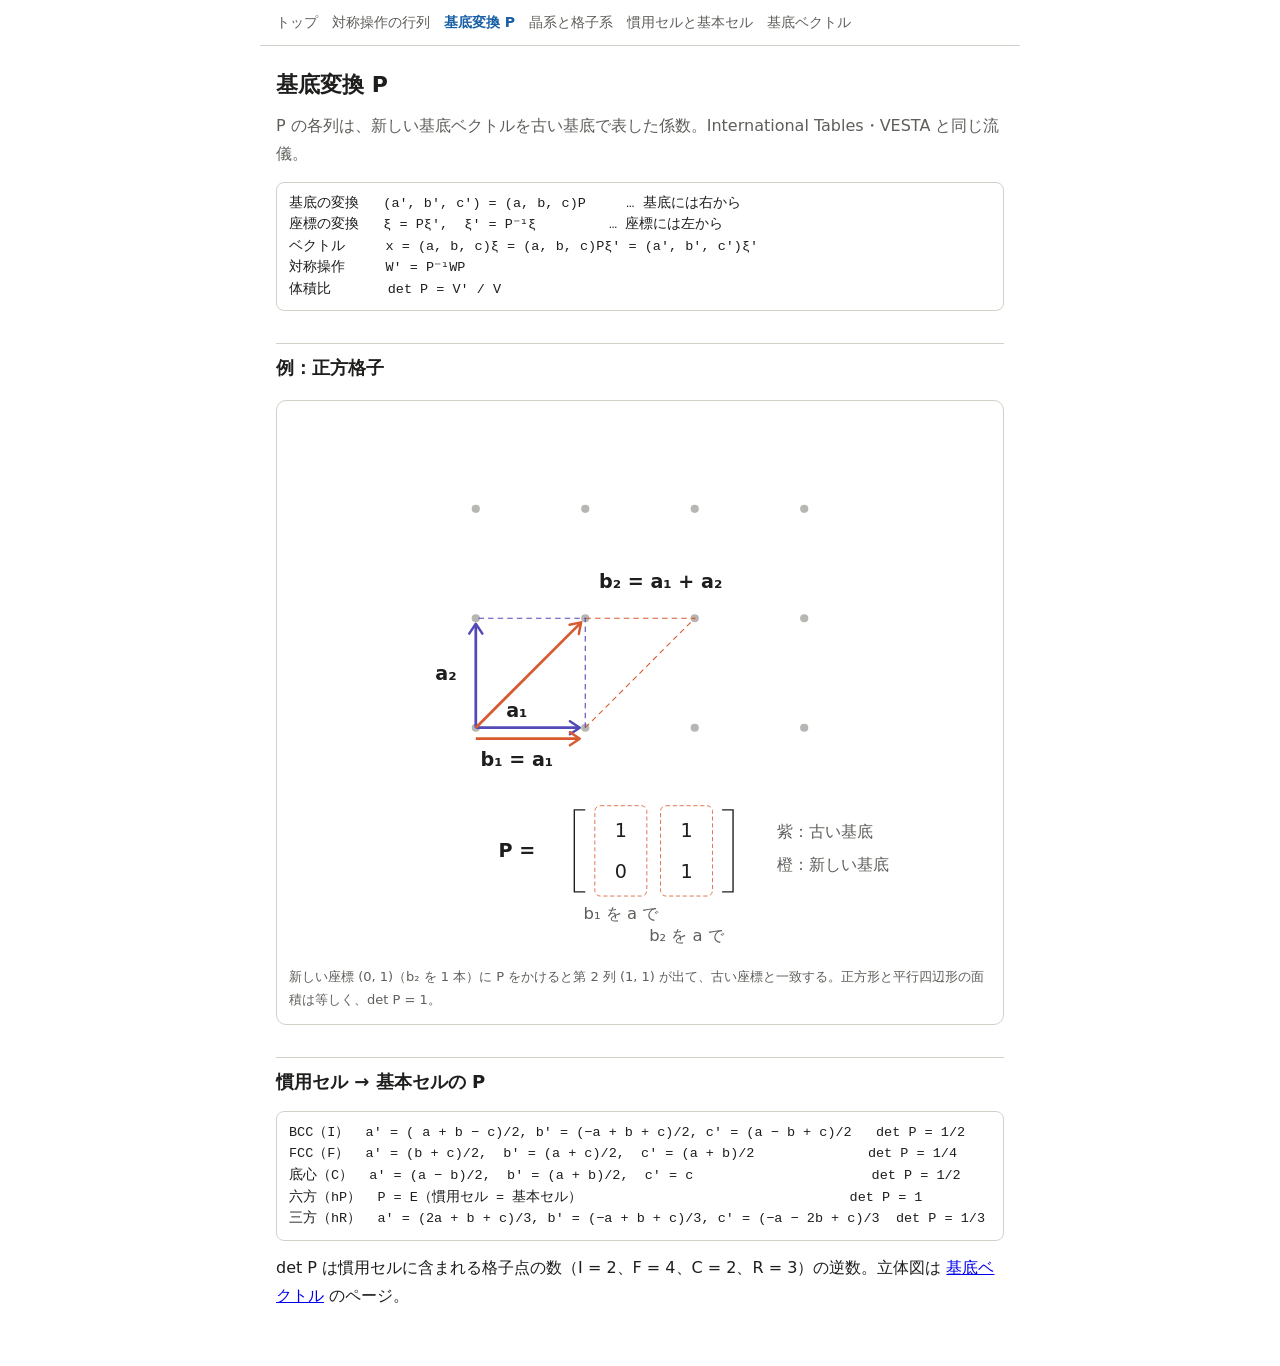
==== basis-change.html @ 681964ba "教材サイトの初版を追加 対称操作の行列、基底変換P、晶系と格子系、慣用セルと基本セル（立体図）、 基底ベクトル（立体図）の6ページと共通CSS。ページ生成スクリプトと図の元データは src/ に置く。" ====
<!DOCTYPE html>
<html lang="ja"><head><meta charset="utf-8"><meta name="viewport" content="width=device-width, initial-scale=1">
<title>基底変換 P｜結晶の対称性と格子</title><link rel="stylesheet" href="style.css"></head>
<body><nav class="top"><a href="index.html">トップ</a><a href="symmetry-matrices.html">対称操作の行列</a><a href="basis-change.html" class="cur">基底変換 P</a><a href="crystal-systems.html">晶系と格子系</a><a href="cells.html">慣用セルと基本セル</a><a href="basis-vectors.html">基底ベクトル</a></nav><main><h1>基底変換 P</h1>
<p class="lead">P の各列は、新しい基底ベクトルを古い基底で表した係数。International Tables・VESTA と同じ流儀。</p>
<pre>基底の変換   (a′, b′, c′) = (a, b, c)P     … 基底には右から
座標の変換   ξ = Pξ′,  ξ′ = P⁻¹ξ         … 座標には左から
ベクトル     x = (a, b, c)ξ = (a, b, c)Pξ′ = (a′, b′, c′)ξ′
対称操作     W′ = P⁻¹WP
体積比       det P = V′ / V</pre>
<h2>例：正方格子</h2>
<figure><svg viewBox="0 0 380 400" role="img" aria-label="基底変換行列Pの意味"><defs><marker id="pP" viewBox="0 0 10 10" refX="8" refY="5" markerWidth="6" markerHeight="6" orient="auto-start-reverse"><path d="M2 1L8 5L2 9" fill="none" stroke="#534AB7" stroke-width="1.5" stroke-linecap="round" stroke-linejoin="round"/></marker><marker id="pC" viewBox="0 0 10 10" refX="8" refY="5" markerWidth="6" markerHeight="6" orient="auto-start-reverse"><path d="M2 1L8 5L2 9" fill="none" stroke="#D85A30" stroke-width="1.5" stroke-linecap="round" stroke-linejoin="round"/></marker></defs>
<g fill="var(--t)" opacity="0.6"><circle cx="70" cy="230" r="3"/><circle cx="70" cy="150" r="3"/><circle cx="70" cy="70" r="3"/><circle cx="150" cy="230" r="3"/><circle cx="150" cy="150" r="3"/><circle cx="150" cy="70" r="3"/><circle cx="230" cy="230" r="3"/><circle cx="230" cy="150" r="3"/><circle cx="230" cy="70" r="3"/><circle cx="310" cy="230" r="3"/><circle cx="310" cy="150" r="3"/><circle cx="310" cy="70" r="3"/></g>
<path d="M150 230 L230 150 L150 150" fill="none" stroke="#D85A30" stroke-width="0.8" stroke-dasharray="4 3"/>
<path d="M150 230 L150 150 L70 150" fill="none" stroke="#534AB7" stroke-width="0.8" stroke-dasharray="4 3"/>
<line x1="70" y1="230" x2="146" y2="230" stroke="#534AB7" stroke-width="2" marker-end="url(#pP)"/>
<line x1="70" y1="230" x2="70" y2="154" stroke="#534AB7" stroke-width="2" marker-end="url(#pP)"/>
<line x1="70" y1="238" x2="146" y2="238" stroke="#D85A30" stroke-width="2" marker-end="url(#pC)"/>
<line x1="70" y1="230" x2="147" y2="153" stroke="#D85A30" stroke-width="2" marker-end="url(#pC)"/>
<text class="th" x="100" y="222" text-anchor="middle">a₁</text><text class="th" x="100" y="258" text-anchor="middle">b₁ = a₁</text><text class="th" x="56" y="195" text-anchor="end">a₂</text><text class="th" x="160" y="128">b₂ = a₁ + a₂</text>
<text class="th" x="100" y="320" text-anchor="middle" dominant-baseline="central">P =</text>
<path d="M150 290 L142 290 L142 350 L150 350" fill="none" stroke="var(--p)" stroke-width="1"/><path d="M250 290 L258 290 L258 350 L250 350" fill="none" stroke="var(--p)" stroke-width="1"/>
<rect x="157" y="287" width="38" height="66" rx="4" fill="none" stroke="#D85A30" stroke-width="0.6" stroke-dasharray="3 2"/><rect x="205" y="287" width="38" height="66" rx="4" fill="none" stroke="#D85A30" stroke-width="0.6" stroke-dasharray="3 2"/>
<text class="t" x="176" y="305" text-anchor="middle" dominant-baseline="central">1</text><text class="t" x="176" y="335" text-anchor="middle" dominant-baseline="central">0</text><text class="t" x="224" y="305" text-anchor="middle" dominant-baseline="central">1</text><text class="t" x="224" y="335" text-anchor="middle" dominant-baseline="central">1</text>
<text class="ts" x="176" y="370" text-anchor="middle">b₁ を a で</text><text class="ts" x="224" y="386" text-anchor="middle">b₂ を a で</text>
<text class="ts" x="290" y="310">紫：古い基底</text><text class="ts" x="290" y="334">橙：新しい基底</text></svg><figcaption>新しい座標 (0, 1)（b₂ を 1 本）に P をかけると第 2 列 (1, 1) が出て、古い座標と一致する。正方形と平行四辺形の面積は等しく、det P = 1。</figcaption></figure>
<h2>慣用セル → 基本セルの P</h2>
<pre>BCC（I）  a′ = ( a + b − c)/2, b′ = (−a + b + c)/2, c′ = (a − b + c)/2   det P = 1/2
FCC（F）  a′ = (b + c)/2,  b′ = (a + c)/2,  c′ = (a + b)/2              det P = 1/4
底心（C）  a′ = (a − b)/2,  b′ = (a + b)/2,  c′ = c                      det P = 1/2
六方（hP）  P = E（慣用セル = 基本セル）                                 det P = 1
三方（hR）  a′ = (2a + b + c)/3, b′ = (−a + b + c)/3, c′ = (−a − 2b + c)/3  det P = 1/3</pre>
<p>det P は慣用セルに含まれる格子点の数（I = 2、F = 4、C = 2、R = 3）の逆数。立体図は <a href="basis-vectors.html">基底ベクトル</a> のページ。</p></main></body></html>
---- style.css ----
:root{--bg:#ffffff;--fg:#1f1e1d;--sub:#5f5e5a;--mute:#888780;--line:#d3d1c7;--btn:#f1efe8;--acc:#185FA5;--p:#1f1e1d;--s:#5f5e5a;--t:#888780}
@media (prefers-color-scheme: dark){:root{--bg:#1f1e1d;--fg:#f1efe8;--sub:#b4b2a9;--mute:#888780;--line:#444441;--btn:#2c2c2a;--acc:#85B7EB;--p:#f1efe8;--s:#b4b2a9;--t:#888780}}
*{box-sizing:border-box}
body{margin:0;background:var(--bg);color:var(--fg);font-family:"Hiragino Sans","Noto Sans JP",system-ui,sans-serif;line-height:1.75}
nav.top{border-bottom:1px solid var(--line);padding:10px 16px;font-size:14px;display:flex;flex-wrap:wrap;gap:4px 14px;max-width:760px;margin:0 auto}
nav.top a{color:var(--sub);text-decoration:none}
nav.top a.cur{color:var(--acc);font-weight:600}
main{max-width:760px;margin:0 auto;padding:20px 16px 48px}
h1{font-size:22px;font-weight:600;margin:0 0 6px}
h2{font-size:18px;font-weight:600;margin:32px 0 8px;padding-top:8px;border-top:1px solid var(--line)}
p{margin:8px 0}
.lead{color:var(--sub)}
figure{margin:16px 0;padding:12px;border:1px solid var(--line);border-radius:10px}
figure svg{display:block;width:100%;max-width:520px;margin:0 auto}
figcaption{font-size:13px;color:var(--sub);margin-top:6px}
pre{font-family:ui-monospace,Menlo,Consolas,monospace;font-size:13.5px;line-height:1.6;padding:10px 12px;border:1px solid var(--line);border-radius:8px;overflow-x:auto}
table{border-collapse:collapse;font-size:14px;margin:10px 0;width:100%}
th,td{border:1px solid var(--line);padding:6px 8px;text-align:left;vertical-align:top}
th{background:var(--btn)}
ul.cards{list-style:none;padding:0;display:grid;gap:10px}
ul.cards a{display:block;padding:12px 14px;border:1px solid var(--line);border-radius:10px;text-decoration:none;color:var(--fg)}
ul.cards a b{display:block;color:var(--acc)}
ul.cards a span{font-size:14px;color:var(--sub)}
/* SVG figure classes */
svg .t{font-size:14px;fill:var(--fg)}
svg .th{font-size:14px;font-weight:600;fill:var(--fg)}
svg .ts{font-size:12px;fill:var(--sub)}
svg .c-coral>circle,svg circle.c-coral{fill:#F0997B;stroke:#993C1D;stroke-width:.6}
svg .c-gray>circle,svg circle.c-gray{fill:#D3D1C7;stroke:#5F5E5A;stroke-width:.6}
table.cls td:nth-child(-n+3),table.cls th:nth-child(-n+3){white-space:nowrap}
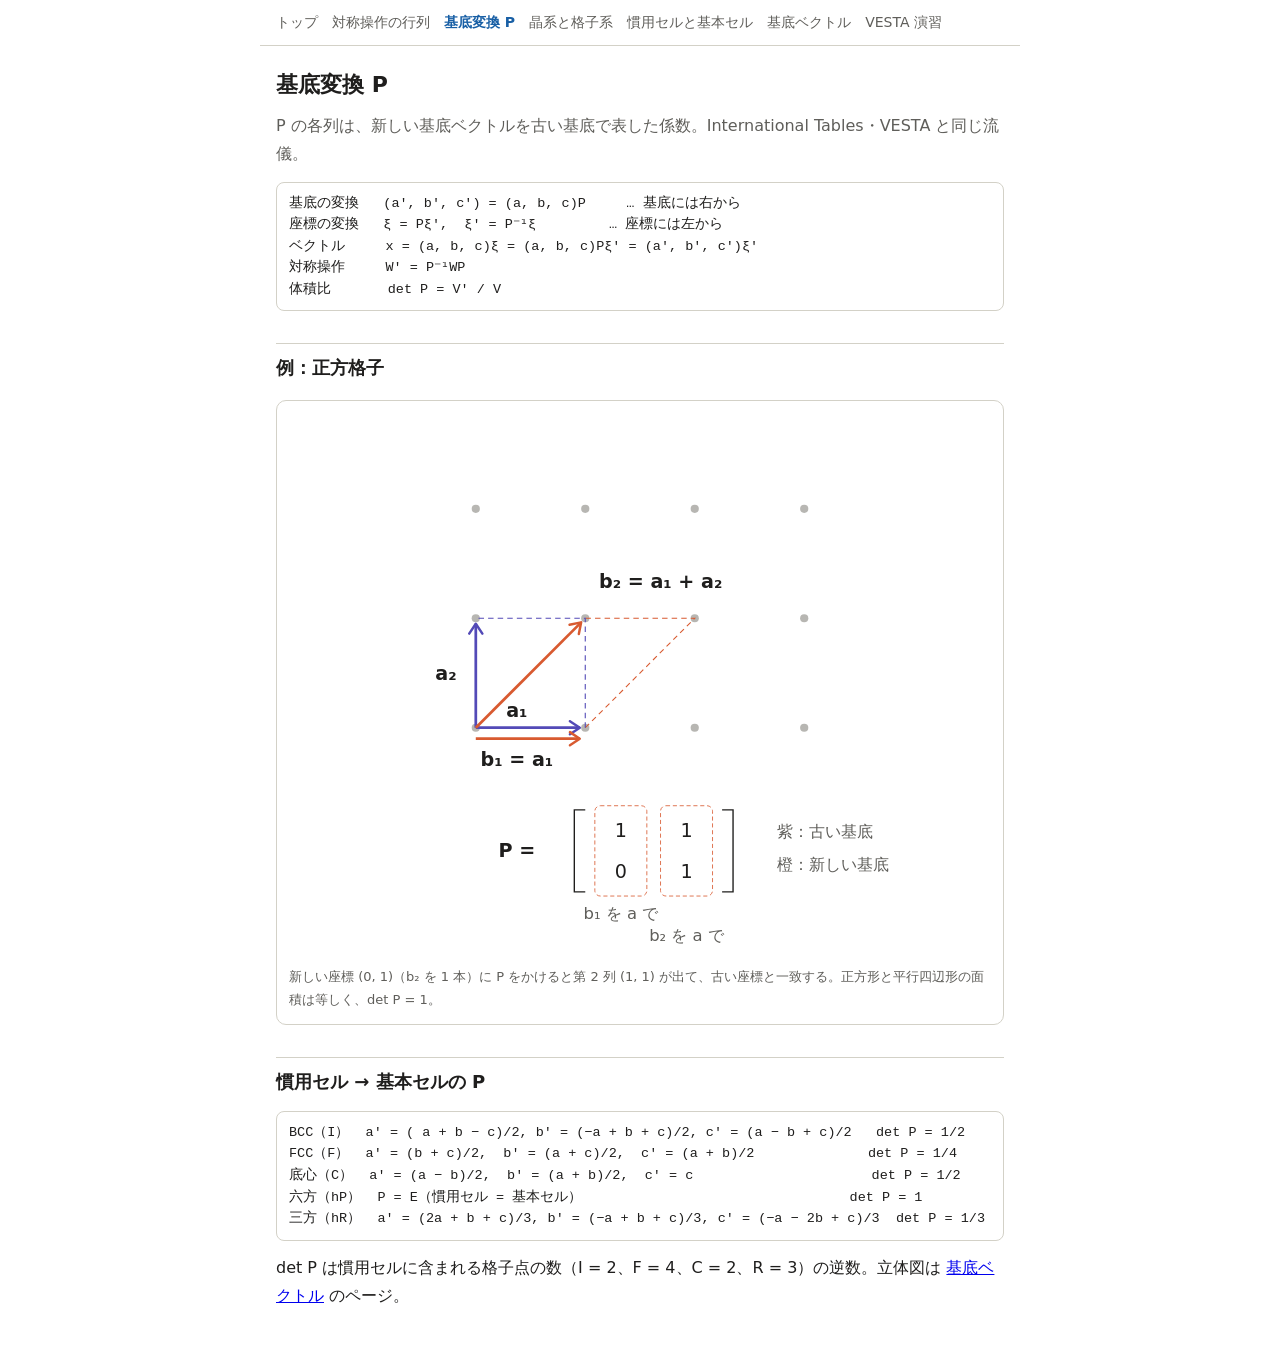
==== commit b943fffc: "VESTA 演習のページを追加 空間群と原子位置からの構造作成、XRD シミュレーションと消滅則、FCC の基本セル、 コランダムの菱面体軸の 4 課題。検算値は折りたたみで表示し、教員向けメモは載せ" ====
--- a/basis-change.html
+++ b/basis-change.html
@@ -1,7 +1,7 @@
 <!DOCTYPE html>
 <html lang="ja"><head><meta charset="utf-8"><meta name="viewport" content="width=device-width, initial-scale=1">
-<title>基底変換 P｜結晶の対称性と格子</title><link rel="stylesheet" href="style.css"></head>
-<body><nav class="top"><a href="index.html">トップ</a><a href="symmetry-matrices.html">対称操作の行列</a><a href="basis-change.html" class="cur">基底変換 P</a><a href="crystal-systems.html">晶系と格子系</a><a href="cells.html">慣用セルと基本セル</a><a href="basis-vectors.html">基底ベクトル</a></nav><main><h1>基底変換 P</h1>
+<title>基底変換 P｜結晶の対称性と格子</title><link rel="stylesheet" href="style.css"><link rel="stylesheet" href="katex/katex.min.css"><script defer src="katex/katex.min.js"></script><script defer src="katex/auto-render.min.js" onload="renderMathInElement(document.body,{delimiters:[{left:'\\(',right:'\\)',display:false}],ignoredTags:['script','noscript','style','textarea','pre','code']})"></script></head>
+<body><nav class="top"><a href="index.html">トップ</a><a href="symmetry-matrices.html">対称操作の行列</a><a href="basis-change.html" class="cur">基底変換 P</a><a href="crystal-systems.html">晶系と格子系</a><a href="cells.html">慣用セルと基本セル</a><a href="basis-vectors.html">基底ベクトル</a><a href="vesta-exercises.html">VESTA 演習</a></nav><main><h1>基底変換 P</h1>
 <p class="lead">P の各列は、新しい基底ベクトルを古い基底で表した係数。International Tables・VESTA と同じ流儀。</p>
 <pre>基底の変換   (a′, b′, c′) = (a, b, c)P     … 基底には右から
 座標の変換   ξ = Pξ′,  ξ′ = P⁻¹ξ         … 座標には左から
--- a/style.css
+++ b/style.css
@@ -27,4 +27,7 @@
 svg .ts{font-size:12px;fill:var(--sub)}
 svg .c-coral>circle,svg circle.c-coral{fill:#F0997B;stroke:#993C1D;stroke-width:.6}
 svg .c-gray>circle,svg circle.c-gray{fill:#D3D1C7;stroke:#5F5E5A;stroke-width:.6}
-table.cls td:nth-child(-n+3),table.cls th:nth-child(-n+3){white-space:nowrap}
+table.cls td:nth-child(-n+2),table.cls th:nth-child(-n+2){white-space:nowrap}
+table.cls3 td:nth-child(3),table.cls3 th:nth-child(3){white-space:nowrap}
+details{margin:8px 0;padding:8px 12px;border:1px solid var(--line);border-radius:8px}summary{cursor:pointer;color:var(--acc)}
+table.ov td:nth-child(2),table.ov td:nth-child(3),table.ov th:nth-child(2),table.ov th:nth-child(3){white-space:nowrap}
